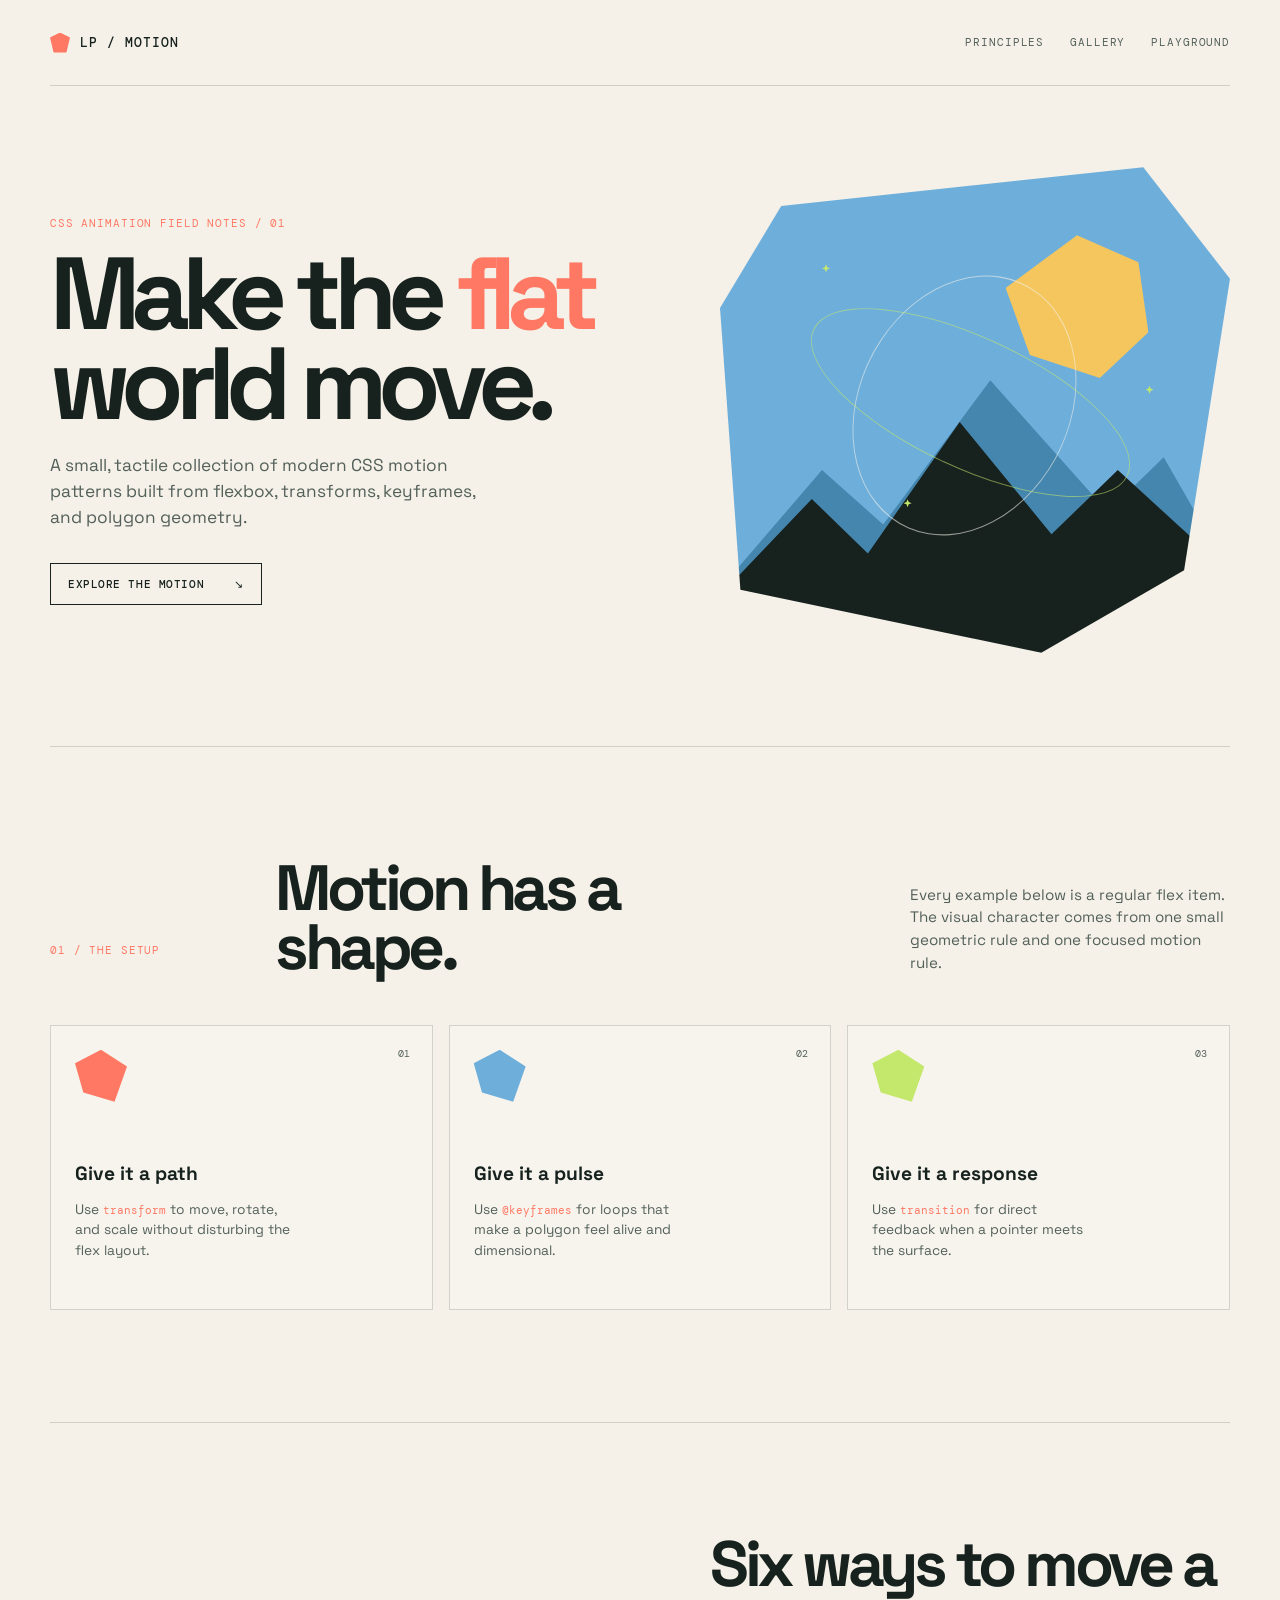
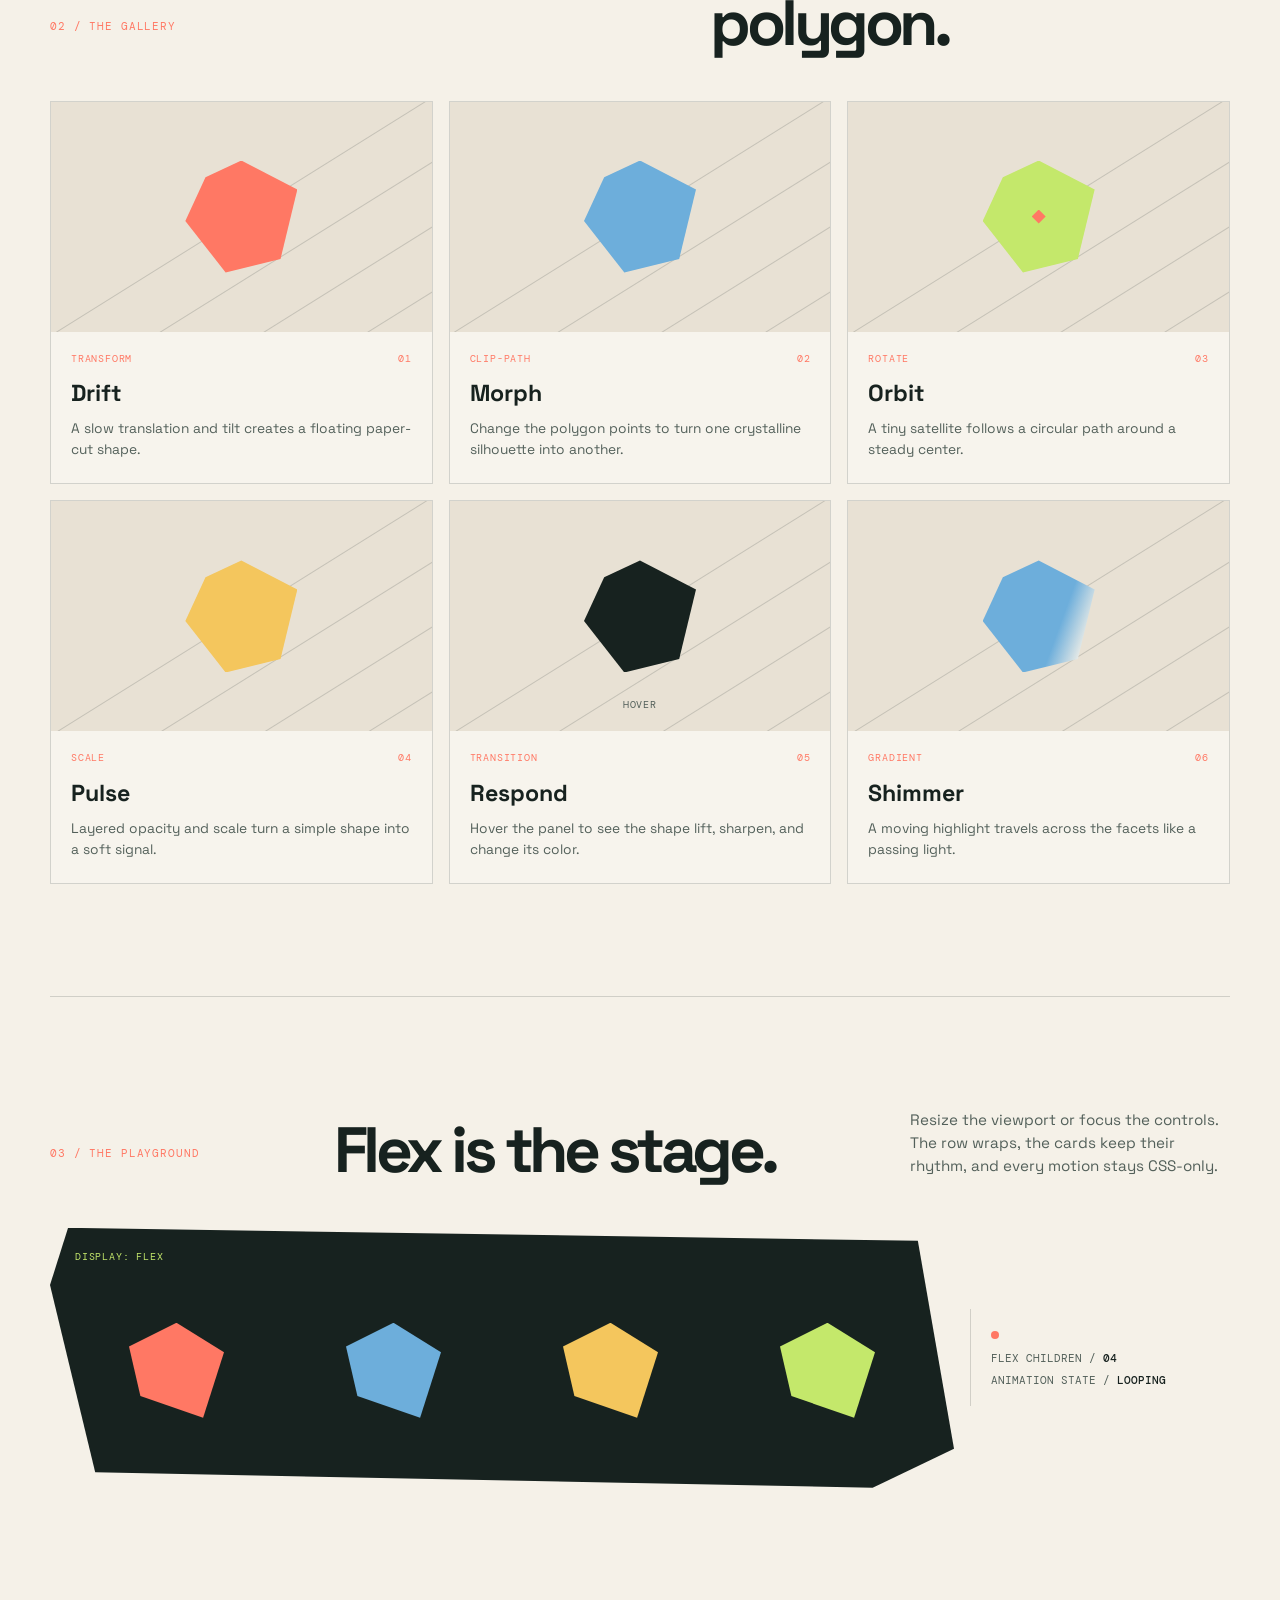
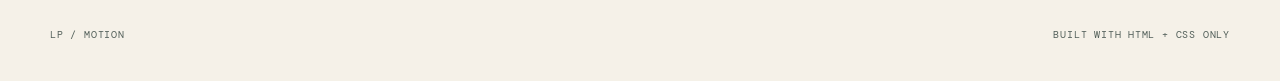
==== example websites/index.html @ bc92f2c6 "Slopified" ====
<!doctype html>
<html lang="en">

<head>
  <meta charset="utf-8">
  <meta name="viewport" content="width=device-width, initial-scale=1">
  <meta name="color-scheme" content="dark">
  <title>Low Poly Motion Lab</title>
  <link rel="stylesheet" href="styles.css">
</head>

<body>
  <main class="page-shell">
    <header class="site-header reveal">
      <a class="wordmark" href="#top" aria-label="Low Poly Motion Lab home">
        <span class="wordmark-mark" aria-hidden="true"></span>
        <span>LP / MOTION</span>
      </a>
      <nav class="site-nav" aria-label="Page sections">
        <a href="#principles">Principles</a>
        <a href="#gallery">Gallery</a>
        <a href="#playground">Playground</a>
      </nav>
    </header>

    <section class="hero" id="top">
      <div class="hero-copy reveal reveal-delay-1">
        <p class="eyebrow">CSS animation field notes / 01</p>
        <h1>Make the <span>flat</span> world move.</h1>
        <p class="hero-text">A small, tactile collection of modern CSS motion patterns built from flexbox, transforms,
          keyframes, and polygon geometry.</p>
        <a class="button" href="#gallery">Explore the motion <span aria-hidden="true">↘</span></a>
      </div>
      <div class="hero-scene reveal reveal-delay-2" aria-label="Animated low-poly scene" role="img">
        <div class="hero-sun"></div>
        <div class="hero-mountain hero-mountain-back"></div>
        <div class="hero-mountain hero-mountain-front"></div>
        <div class="hero-orbit hero-orbit-one"></div>
        <div class="hero-orbit hero-orbit-two"></div>
        <div class="hero-spark spark-one"></div>
        <div class="hero-spark spark-two"></div>
        <div class="hero-spark spark-three"></div>
      </div>
    </section>

    <section class="principles section-block" id="principles">
      <div class="section-heading reveal">
        <p class="eyebrow">01 / The setup</p>
        <h2>Motion has a shape.</h2>
        <p>Every example below is a regular flex item. The visual character comes from one small geometric rule and one
          focused motion rule.</p>
      </div>
      <div class="principle-row">
        <article class="principle-card reveal reveal-delay-1">
          <span class="card-number">01</span>
          <div class="mini-shape mini-shape-drift"></div>
          <h3>Give it a path</h3>
          <p>Use <code>transform</code> to move, rotate, and scale without disturbing the flex layout.</p>
        </article>
        <article class="principle-card reveal reveal-delay-2">
          <span class="card-number">02</span>
          <div class="mini-shape mini-shape-morph"></div>
          <h3>Give it a pulse</h3>
          <p>Use <code>@keyframes</code> for loops that make a polygon feel alive and dimensional.</p>
        </article>
        <article class="principle-card reveal reveal-delay-3">
          <span class="card-number">03</span>
          <div class="mini-shape mini-shape-hover"></div>
          <h3>Give it a response</h3>
          <p>Use <code>transition</code> for direct feedback when a pointer meets the surface.</p>
        </article>
      </div>
    </section>

    <section class="gallery section-block" id="gallery">
      <div class="section-heading reveal">
        <p class="eyebrow">02 / The gallery</p>
        <h2>Six ways to move a polygon.</h2>
      </div>
      <div class="motion-grid">
        <article class="motion-card card-drift reveal reveal-delay-1">
          <div class="motion-visual">
            <div class="poly poly-drift"></div>
          </div>
          <div class="motion-meta"><span>Transform</span><span>01</span></div>
          <h3>Drift</h3>
          <p>A slow translation and tilt creates a floating paper-cut shape.</p>
        </article>
        <article class="motion-card card-morph reveal reveal-delay-2">
          <div class="motion-visual">
            <div class="poly poly-morph"></div>
          </div>
          <div class="motion-meta"><span>Clip-path</span><span>02</span></div>
          <h3>Morph</h3>
          <p>Change the polygon points to turn one crystalline silhouette into another.</p>
        </article>
        <article class="motion-card card-orbit reveal reveal-delay-3">
          <div class="motion-visual">
            <div class="poly poly-orbit"></div><i class="orbit-dot"></i>
          </div>
          <div class="motion-meta"><span>Rotate</span><span>03</span></div>
          <h3>Orbit</h3>
          <p>A tiny satellite follows a circular path around a steady center.</p>
        </article>
        <article class="motion-card card-pulse reveal reveal-delay-1">
          <div class="motion-visual">
            <div class="poly poly-pulse"></div>
          </div>
          <div class="motion-meta"><span>Scale</span><span>04</span></div>
          <h3>Pulse</h3>
          <p>Layered opacity and scale turn a simple shape into a soft signal.</p>
        </article>
        <article class="motion-card card-hover reveal reveal-delay-2">
          <div class="motion-visual">
            <div class="poly poly-hover"></div><span class="hover-label">hover</span>
          </div>
          <div class="motion-meta"><span>Transition</span><span>05</span></div>
          <h3>Respond</h3>
          <p>Hover the panel to see the shape lift, sharpen, and change its color.</p>
        </article>
        <article class="motion-card card-shimmer reveal reveal-delay-3">
          <div class="motion-visual">
            <div class="poly poly-shimmer"></div>
          </div>
          <div class="motion-meta"><span>Gradient</span><span>06</span></div>
          <h3>Shimmer</h3>
          <p>A moving highlight travels across the facets like a passing light.</p>
        </article>
      </div>
    </section>

    <section class="playground section-block" id="playground">
      <div class="section-heading reveal">
        <p class="eyebrow">03 / The playground</p>
        <h2>Flex is the stage.</h2>
        <p>Resize the viewport or focus the controls. The row wraps, the cards keep their rhythm, and every motion stays
          CSS-only.</p>
      </div>
      <div class="playground-panel reveal reveal-delay-1">
        <div class="flex-stage">
          <div class="stage-label">display: flex</div>
          <div class="stage-shape stage-shape-one"></div>
          <div class="stage-shape stage-shape-two"></div>
          <div class="stage-shape stage-shape-three"></div>
          <div class="stage-shape stage-shape-four"></div>
        </div>
        <div class="playground-note">
          <span class="status-dot"></span>
          <p>Flex children / <strong>04</strong></p>
          <p>Animation state / <strong>looping</strong></p>
        </div>
      </div>
    </section>

    <footer class="site-footer">
      <span>LP / MOTION</span>
      <span>Built with HTML + CSS only</span>
    </footer>
  </main>
</body>

</html>
---- example websites/styles.css ----
@import url('https://fonts.googleapis.com/css2?family=DM+Mono:wght@400;500&family=Space+Grotesk:wght@400;500;600;700&display=swap');

:root {
  --ink: #17221f;
  --ink-soft: #53605a;
  --paper: #f5f1e8;
  --paper-deep: #e8e1d4;
  --lime: #c4e86b;
  --coral: #ff7864;
  --blue: #6daedb;
  --gold: #f4c65d;
  --line: rgba(23, 34, 31, .16);
  --display: 'Space Grotesk', 'Trebuchet MS', sans-serif;
  --mono: 'DM Mono', 'Courier New', monospace;
}

* {
  box-sizing: border-box;
}

html {
  scroll-behavior: smooth;
}

body {
  margin: 0;
  color: var(--ink);
  background: var(--paper);
  font-family: var(--display);
  line-height: 1.5;
}

a {
  color: inherit;
}

.page-shell {
  width: min(1180px, calc(100% - 48px));
  margin: auto;
}

.site-header,
.site-footer,
.principle-row,
.motion-grid,
.playground-panel {
  display: flex;
}

.site-header {
  align-items: center;
  justify-content: space-between;
  min-height: 86px;
  border-bottom: 1px solid var(--line);
}

.wordmark,
.site-nav a,
.eyebrow,
.motion-meta,
.stage-label,
.site-footer {
  font-family: var(--mono);
  text-transform: uppercase;
  letter-spacing: .08em;
}

.wordmark {
  display: flex;
  align-items: center;
  gap: 10px;
  text-decoration: none;
  font-size: .8rem;
  font-weight: 500;
}

.wordmark-mark {
  width: 20px;
  height: 20px;
  background: var(--coral);
  clip-path: polygon(50% 0, 100% 25%, 82% 100%, 18% 100%, 0 25%);
  animation: mark-spin 8s linear infinite;
}

.site-nav {
  display: flex;
  gap: 26px;
}

.site-nav a {
  color: var(--ink-soft);
  font-size: .68rem;
  text-decoration: none;
  transition: color .2s ease;
}

.site-nav a:hover,
.site-nav a:focus-visible {
  color: var(--coral);
}

.hero {
  min-height: 660px;
  display: flex;
  align-items: center;
  gap: clamp(34px, 8vw, 110px);
  padding: 80px 0 92px;
}

.hero-copy {
  flex: 1 1 46%;
}

.eyebrow {
  margin: 0 0 18px;
  color: var(--coral);
  font-size: .68rem;
}

h1,
h2,
h3,
p {
  margin-top: 0;
}

h1 {
  max-width: 600px;
  margin-bottom: 24px;
  font-size: clamp(3.8rem, 8vw, 7.2rem);
  line-height: .88;
  letter-spacing: -.085em;
  font-weight: 700;
}

h1 span {
  color: var(--coral);
}

.hero-text {
  max-width: 430px;
  margin-bottom: 32px;
  color: var(--ink-soft);
  font-size: 1.08rem;
}

.button {
  display: inline-flex;
  align-items: center;
  gap: 30px;
  padding: 13px 17px;
  border: 1px solid var(--ink);
  color: var(--ink);
  font: 500 .7rem var(--mono);
  letter-spacing: .05em;
  text-decoration: none;
  text-transform: uppercase;
  transition: background .25s ease, color .25s ease, transform .25s ease;
}

.button:hover,
.button:focus-visible {
  color: var(--paper);
  background: var(--ink);
  transform: translateY(-3px);
}

.hero-scene {
  position: relative;
  flex: 0 1 510px;
  min-width: 300px;
  aspect-ratio: 1.05;
  overflow: hidden;
  background: var(--blue);
  clip-path: polygon(12% 8%, 83% 0, 100% 23%, 91% 83%, 63% 100%, 4% 87%, 0 29%);
  isolation: isolate;
}

.hero-scene::after {
  content: '';
  position: absolute;
  inset: 0;
  z-index: 5;
  pointer-events: none;
  background: linear-gradient(125deg, transparent 20%, rgba(255, 255, 255, .15) 48%, transparent 65%);
  transform: translateX(-110%);
  animation: scene-light 8s ease-in-out infinite;
}

.hero-sun {
  position: absolute;
  z-index: 1;
  top: 14%;
  right: 16%;
  width: 28%;
  aspect-ratio: 1;
  background: var(--gold);
  clip-path: polygon(50% 0, 93% 19%, 100% 68%, 66% 100%, 17% 84%, 0 37%);
  animation: sun-breathe 5s ease-in-out infinite;
}

.hero-mountain {
  position: absolute;
  bottom: 0;
  width: 100%;
  height: 66%;
  clip-path: polygon(0 75%, 20% 38%, 32% 55%, 53% 10%, 76% 51%, 87% 34%, 100% 70%, 100% 100%, 0 100%);
}

.hero-mountain-back {
  z-index: 2;
  background: #4586ae;
  transform: translateY(5%);
  animation: mountain-sway 9s ease-in-out infinite;
}

.hero-mountain-front {
  z-index: 3;
  background: var(--ink);
  clip-path: polygon(0 82%, 18% 52%, 29% 69%, 47% 28%, 65% 63%, 78% 43%, 100% 75%, 100% 100%, 0 100%);
  animation: mountain-sway 7s ease-in-out -2s infinite reverse;
}

.hero-orbit {
  position: absolute;
  z-index: 4;
  left: 24%;
  top: 25%;
  width: 48%;
  height: 48%;
  border: 1px solid rgba(245, 241, 232, .58);
  border-radius: 50%;
  transform: rotate(-28deg) skewX(-14deg);
}

.hero-orbit-two {
  left: 15%;
  top: 35%;
  width: 68%;
  height: 27%;
  transform: rotate(25deg);
  border-color: rgba(196, 232, 107, .55);
}

.hero-spark {
  position: absolute;
  z-index: 4;
  width: 8px;
  height: 8px;
  background: var(--lime);
  clip-path: polygon(50% 0, 64% 36%, 100% 50%, 64% 64%, 50% 100%, 36% 64%, 0 50%, 36% 36%);
  animation: spark-flicker 2.6s ease-in-out infinite;
}

.spark-one {
  top: 20%;
  left: 20%;
}

.spark-two {
  top: 45%;
  right: 15%;
  animation-delay: -1s;
}

.spark-three {
  bottom: 30%;
  left: 36%;
  animation-delay: -.4s;
}

.section-block {
  padding: 112px 0;
  border-top: 1px solid var(--line);
}

.section-heading {
  display: flex;
  align-items: end;
  justify-content: space-between;
  gap: 35px;
  margin-bottom: 48px;
}

.section-heading h2 {
  max-width: 520px;
  margin-bottom: 0;
  font-size: clamp(2.4rem, 5vw, 4.6rem);
  line-height: .92;
  letter-spacing: -.07em;
}

.section-heading>p:last-child {
  max-width: 320px;
  margin-bottom: 2px;
  color: var(--ink-soft);
  font-size: .95rem;
}

.principle-row {
  flex-wrap: wrap;
  gap: 16px;
}

.principle-card {
  position: relative;
  flex: 1 1 220px;
  min-height: 285px;
  padding: 24px;
  overflow: hidden;
  border: 1px solid var(--line);
  background: rgba(255, 255, 255, .24);
}

.card-number {
  position: absolute;
  top: 21px;
  right: 22px;
  color: var(--ink-soft);
  font: .65rem var(--mono);
}

.principle-card h3 {
  margin: 58px 0 10px;
  font-size: 1.2rem;
}

.principle-card p {
  max-width: 230px;
  margin: 0;
  color: var(--ink-soft);
  font-size: .86rem;
}

code {
  color: var(--coral);
  font-family: var(--mono);
  font-size: .8em;
}

.mini-shape {
  width: 52px;
  height: 52px;
  background: var(--coral);
  clip-path: polygon(50% 0, 100% 32%, 76% 100%, 16% 82%, 0 26%);
}

.mini-shape-drift {
  animation: drift 4s ease-in-out infinite;
}

.mini-shape-morph {
  background: var(--blue);
  animation: morph 5s ease-in-out infinite;
}

.mini-shape-hover {
  background: var(--lime);
  transition: transform .35s cubic-bezier(.2, 1.5, .4, 1), clip-path .35s ease;
}

.principle-card:hover .mini-shape-hover {
  transform: rotate(25deg) scale(1.15);
  clip-path: polygon(0 25%, 72% 0, 100% 60%, 38% 100%);
}

.motion-grid {
  flex-wrap: wrap;
  gap: 16px;
}

.motion-card {
  flex: 1 1 30%;
  min-width: 250px;
  overflow: hidden;
  border: 1px solid var(--line);
  background: rgba(255, 255, 255, .24);
  transition: transform .35s ease, box-shadow .35s ease;
}

.motion-card:hover {
  transform: translateY(-8px);
  box-shadow: 10px 12px 0 rgba(23, 34, 31, .1);
}

.motion-visual {
  position: relative;
  display: grid;
  min-height: 230px;
  place-items: center;
  overflow: hidden;
  background: var(--paper-deep);
}

.motion-visual::before {
  content: '';
  position: absolute;
  width: 160%;
  height: 1px;
  background: var(--line);
  transform: rotate(-32deg);
  box-shadow: 0 55px var(--line), 0 110px var(--line), 0 165px var(--line);
}

.poly {
  position: relative;
  z-index: 1;
  width: 112px;
  aspect-ratio: 1;
  background: var(--coral);
  clip-path: polygon(50% 0, 100% 26%, 85% 88%, 36% 100%, 0 54%, 18% 15%);
}

.poly-drift {
  animation: drift 4.5s ease-in-out infinite;
}

.poly-morph {
  background: var(--blue);
  animation: morph 5.5s ease-in-out infinite;
}

.poly-orbit {
  background: var(--lime);
  animation: slow-spin 11s linear infinite;
}

.poly-pulse {
  background: var(--gold);
  animation: pulse 3.2s ease-in-out infinite;
}

.poly-hover {
  background: var(--ink);
  transition: transform .45s cubic-bezier(.2, 1.3, .4, 1), background .35s ease, clip-path .4s ease;
}

.motion-card:hover .poly-hover {
  background: var(--coral);
  transform: rotate(-16deg) scale(1.22);
  clip-path: polygon(20% 0, 100% 19%, 78% 100%, 0 74%);
}

.poly-shimmer {
  background: linear-gradient(110deg, var(--blue) 35%, var(--paper) 47%, var(--blue) 59%);
  background-size: 220% 100%;
  animation: shimmer 3.8s ease-in-out infinite;
}

.orbit-dot {
  position: absolute;
  z-index: 2;
  width: 14px;
  height: 14px;
  background: var(--coral);
  clip-path: polygon(50% 0, 100% 50%, 50% 100%, 0 50%);
  animation: orbit 4s linear infinite;
}

.hover-label {
  position: absolute;
  bottom: 20px;
  z-index: 2;
  color: var(--ink-soft);
  font: .62rem var(--mono);
  letter-spacing: .1em;
  text-transform: uppercase;
}

.motion-meta {
  display: flex;
  justify-content: space-between;
  padding: 20px 20px 0;
  color: var(--coral);
  font-size: .62rem;
}

.motion-card h3 {
  margin: 10px 20px 7px;
  font-size: 1.45rem;
}

.motion-card>p {
  margin: 0;
  padding: 0 20px 24px;
  color: var(--ink-soft);
  font-size: .86rem;
}

.playground-panel {
  align-items: stretch;
  gap: 16px;
}

.flex-stage {
  position: relative;
  display: flex;
  flex: 1 1 70%;
  align-items: center;
  justify-content: space-around;
  gap: 12px;
  min-height: 260px;
  padding: 50px 24px 25px;
  overflow: hidden;
  background: var(--ink);
  clip-path: polygon(2% 0, 96% 5%, 100% 85%, 91% 100%, 5% 94%, 0 22%);
}

.stage-label {
  position: absolute;
  top: 21px;
  left: 25px;
  color: var(--lime);
  font-size: .64rem;
}

.stage-shape {
  flex: 0 1 95px;
  aspect-ratio: 1;
  background: var(--coral);
  clip-path: polygon(50% 0, 100% 31%, 78% 100%, 12% 77%, 0 25%);
  animation: stage-float 4s ease-in-out infinite;
}

.stage-shape-two {
  background: var(--blue);
  animation-delay: -.8s;
}

.stage-shape-three {
  background: var(--gold);
  animation-delay: -1.6s;
}

.stage-shape-four {
  background: var(--lime);
  animation-delay: -2.4s;
}

.playground-note {
  flex: 0 1 260px;
  align-self: center;
  padding: 15px 0 15px 20px;
  border-left: 1px solid var(--line);
  color: var(--ink-soft);
  font: .7rem/2 var(--mono);
  text-transform: uppercase;
}

.playground-note p {
  margin: 0;
}

.playground-note strong {
  color: var(--ink);
  font-weight: 500;
}

.status-dot {
  display: inline-block;
  width: 8px;
  height: 8px;
  margin-right: 8px;
  border-radius: 50%;
  background: var(--coral);
  animation: blink 1.6s ease-in-out infinite;
}

.site-footer {
  justify-content: space-between;
  padding: 28px 0 38px;
  color: var(--ink-soft);
  font-size: .62rem;
}

.reveal {
  animation: reveal-up .8s both cubic-bezier(.2, .8, .2, 1);
}

.reveal-delay-1 {
  animation-delay: .12s;
}

.reveal-delay-2 {
  animation-delay: .24s;
}

.reveal-delay-3 {
  animation-delay: .36s;
}

@keyframes reveal-up {
  from {
    opacity: 0;
    transform: translateY(24px);
  }

  to {
    opacity: 1;
    transform: translateY(0);
  }
}

@keyframes mark-spin {
  to {
    transform: rotate(360deg);
  }
}

@keyframes scene-light {

  0%,
  55% {
    transform: translateX(-110%);
  }

  80%,
  100% {
    transform: translateX(110%);
  }
}

@keyframes sun-breathe {
  50% {
    transform: scale(1.08) rotate(8deg);
  }
}

@keyframes mountain-sway {
  50% {
    transform: translateX(2%) translateY(2%);
  }
}

@keyframes spark-flicker {

  0%,
  100% {
    opacity: .25;
    transform: scale(.7) rotate(0);
  }

  50% {
    opacity: 1;
    transform: scale(1.25) rotate(45deg);
  }
}

@keyframes drift {

  0%,
  100% {
    transform: translate(0, 0) rotate(0);
  }

  50% {
    transform: translate(12px, -13px) rotate(10deg);
  }
}

@keyframes morph {

  0%,
  100% {
    clip-path: polygon(50% 0, 100% 26%, 85% 88%, 36% 100%, 0 54%, 18% 15%);
  }

  50% {
    clip-path: polygon(12% 20%, 72% 0, 100% 60%, 66% 100%, 0 83%);
  }
}

@keyframes slow-spin {
  to {
    transform: rotate(360deg);
  }
}

@keyframes pulse {

  0%,
  100% {
    transform: scale(.84);
    opacity: .65;
  }

  50% {
    transform: scale(1.12);
    opacity: 1;
  }
}

@keyframes shimmer {

  0%,
  100% {
    background-position: 100% 0;
  }

  50% {
    background-position: 0 0;
  }
}

@keyframes orbit {
  from {
    transform: rotate(0) translateX(74px) rotate(0);
  }

  to {
    transform: rotate(360deg) translateX(74px) rotate(-360deg);
  }
}

@keyframes stage-float {

  0%,
  100% {
    transform: translateY(7px) rotate(-4deg);
  }

  50% {
    transform: translateY(-11px) rotate(5deg);
  }
}

@keyframes blink {
  50% {
    opacity: .25;
  }
}

@supports (animation-timeline: view()) {
  .section-block {
    animation: section-enter linear both;
    animation-timeline: view();
    animation-range: entry 8% cover 28%;
  }

  @keyframes section-enter {
    from {
      opacity: .35;
      transform: translateY(35px);
    }

    to {
      opacity: 1;
      transform: translateY(0);
    }
  }
}

@media (max-width: 760px) {
  .page-shell {
    width: min(100% - 28px, 560px);
  }

  .site-header {
    min-height: 70px;
  }

  .site-nav {
    gap: 12px;
  }

  .site-nav a {
    font-size: .58rem;
  }

  .hero {
    flex-direction: column;
    align-items: stretch;
    min-height: 0;
    padding: 72px 0 84px;
  }

  .hero-scene {
    flex-basis: auto;
    width: 100%;
    min-width: 0;
  }

  .section-heading {
    display: block;
  }

  .section-heading>p:last-child {
    margin-top: 20px;
  }

  .playground-panel {
    display: block;
  }

  .playground-note {
    margin-top: 22px;
    padding: 0;
    border: 0;
  }

  .site-footer {
    display: block;
  }

  .site-footer span {
    display: block;
    margin-top: 8px;
  }
}

@media (prefers-reduced-motion: reduce) {
  html {
    scroll-behavior: auto;
  }

  .reveal,
  .wordmark-mark,
  .hero-scene *,
  .mini-shape,
  .poly,
  .stage-shape,
  .status-dot {
    animation-duration: .001ms !important;
    animation-iteration-count: 1 !important;
  }

  .motion-card,
  .button,
  .mini-shape-hover,
  .poly-hover {
    transition-duration: .001ms !important;
  }
}
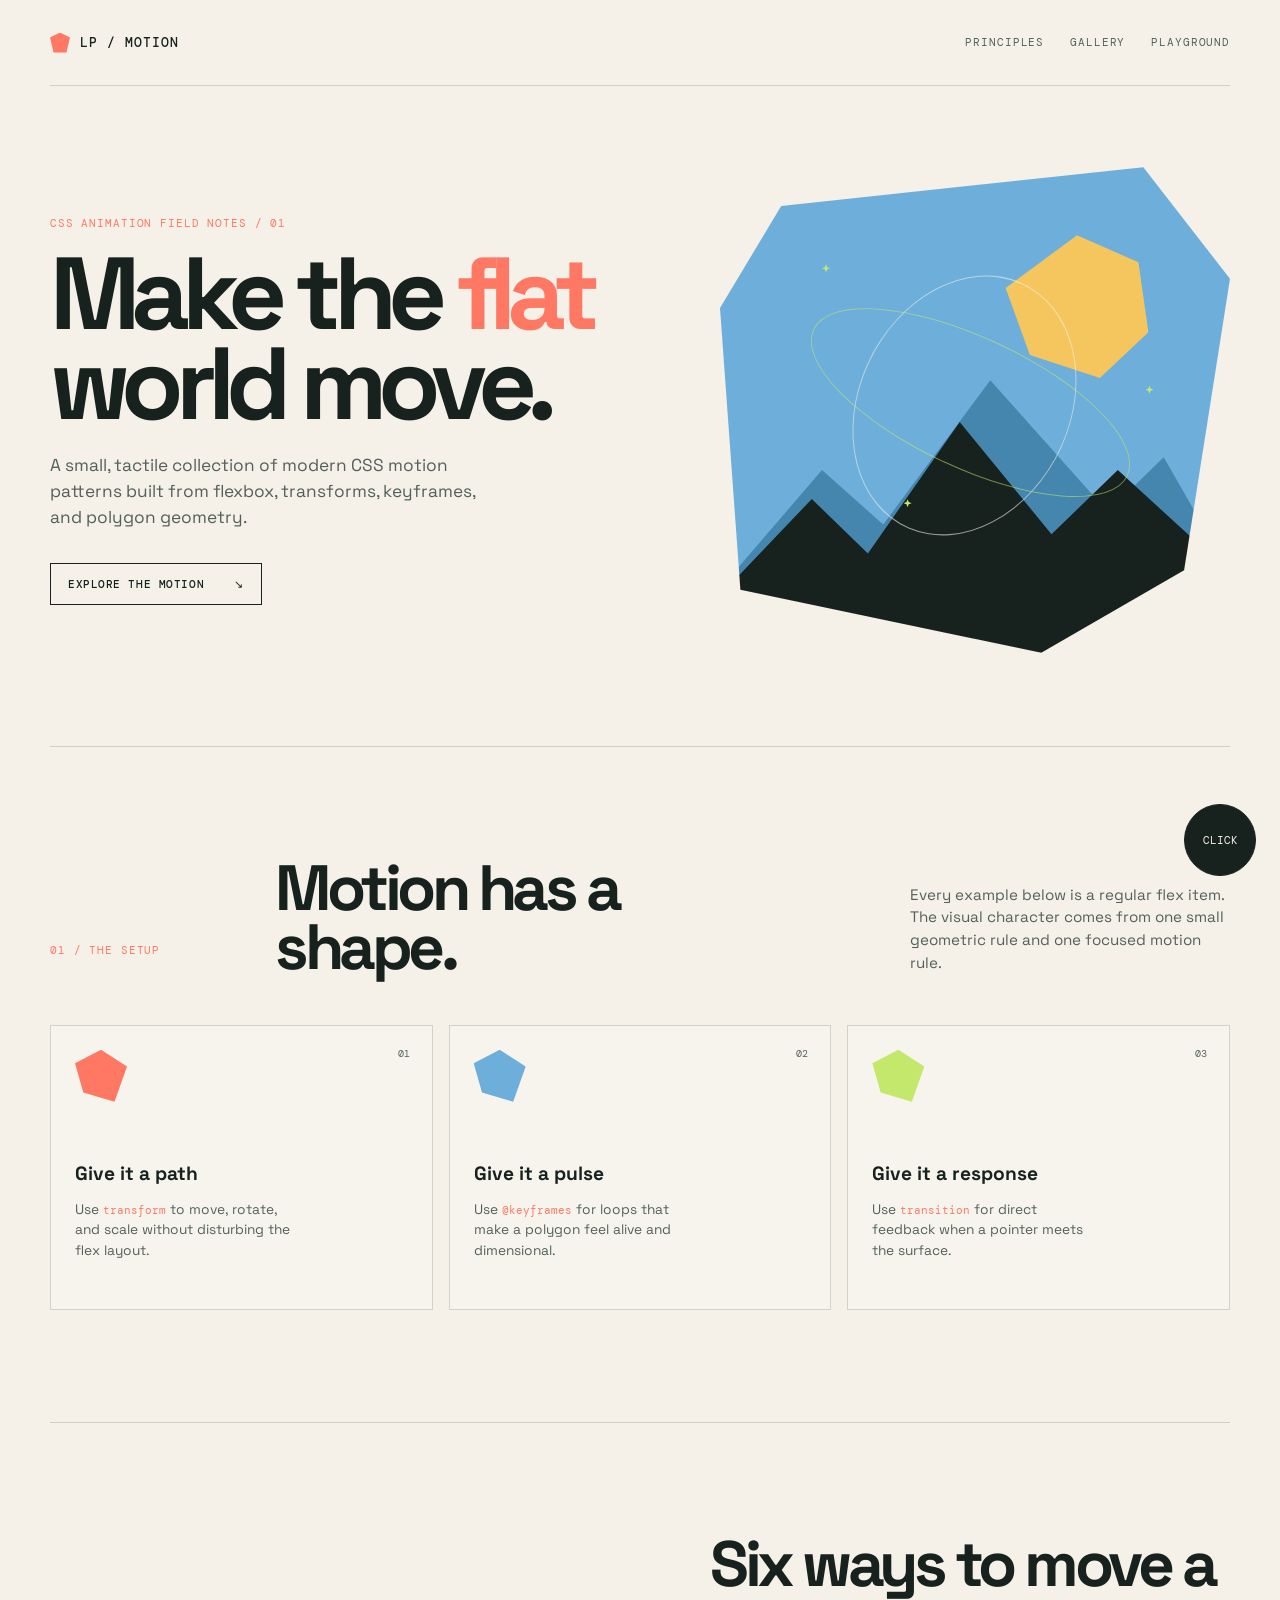
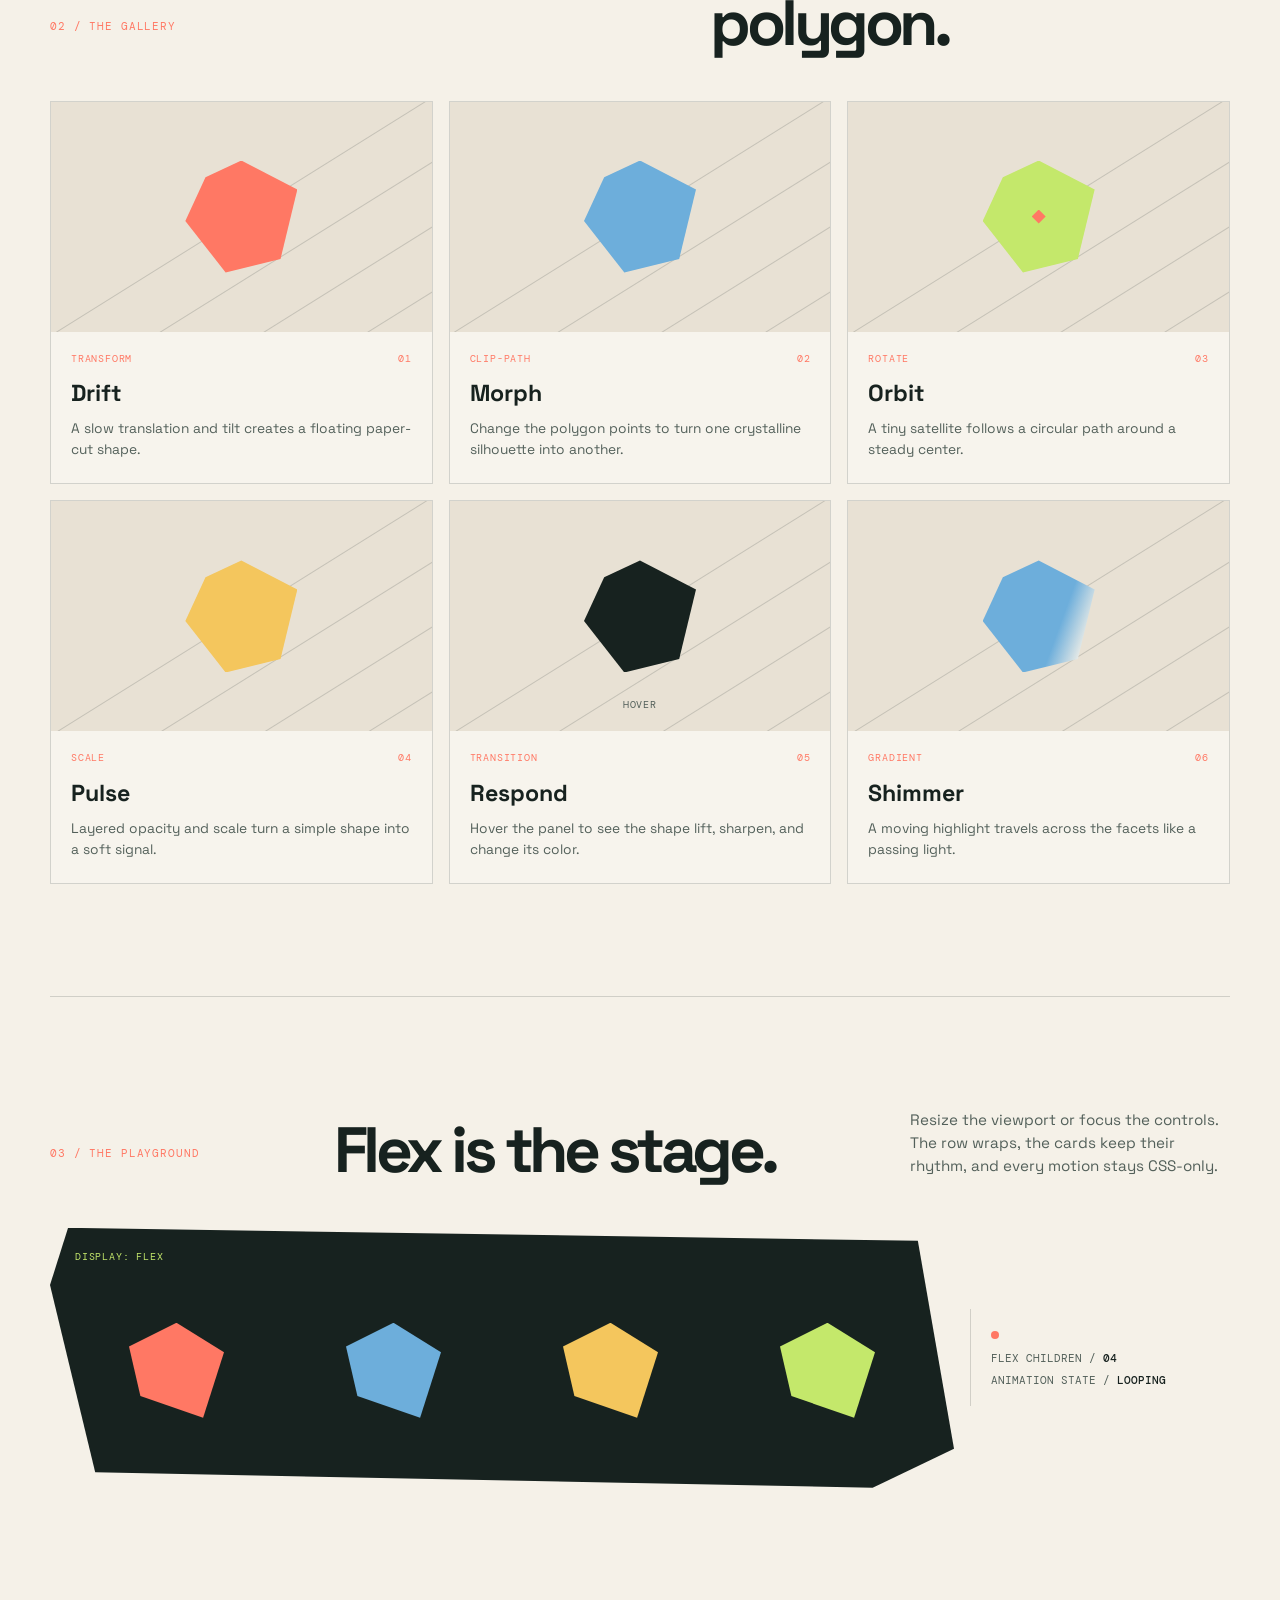
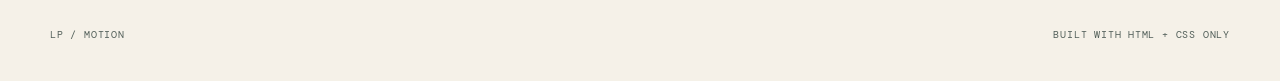
==== commit 850b433a: "Copilot added big red button /f" ====
--- a/example websites/index.html
+++ b/example websites/index.html
@@ -157,6 +157,7 @@
       <span>Built with HTML + CSS only</span>
     </footer>
   </main>
+  <button class="circle-button" type="button">Click</button>
 </body>
 
 </html>
--- a/example websites/styles.css
+++ b/example websites/styles.css
@@ -573,6 +573,28 @@
   font-size: .62rem;
 }
 
+.circle-button {
+  position: fixed;
+  right: 24px;
+  bottom: 24px;
+  z-index: 10;
+  width: 72px;
+  height: 72px;
+  padding: 0;
+  border: 1px solid var(--ink);
+  border-radius: 50%;
+  color: var(--paper);
+  background: var(--ink);
+  font: .68rem var(--mono);
+  text-transform: uppercase;
+  cursor: pointer;
+}
+
+.circle-button:focus-visible {
+  outline: 3px solid var(--coral);
+  outline-offset: 4px;
+}
+
 .reveal {
   animation: reveal-up .8s both cubic-bezier(.2, .8, .2, 1);
 }
